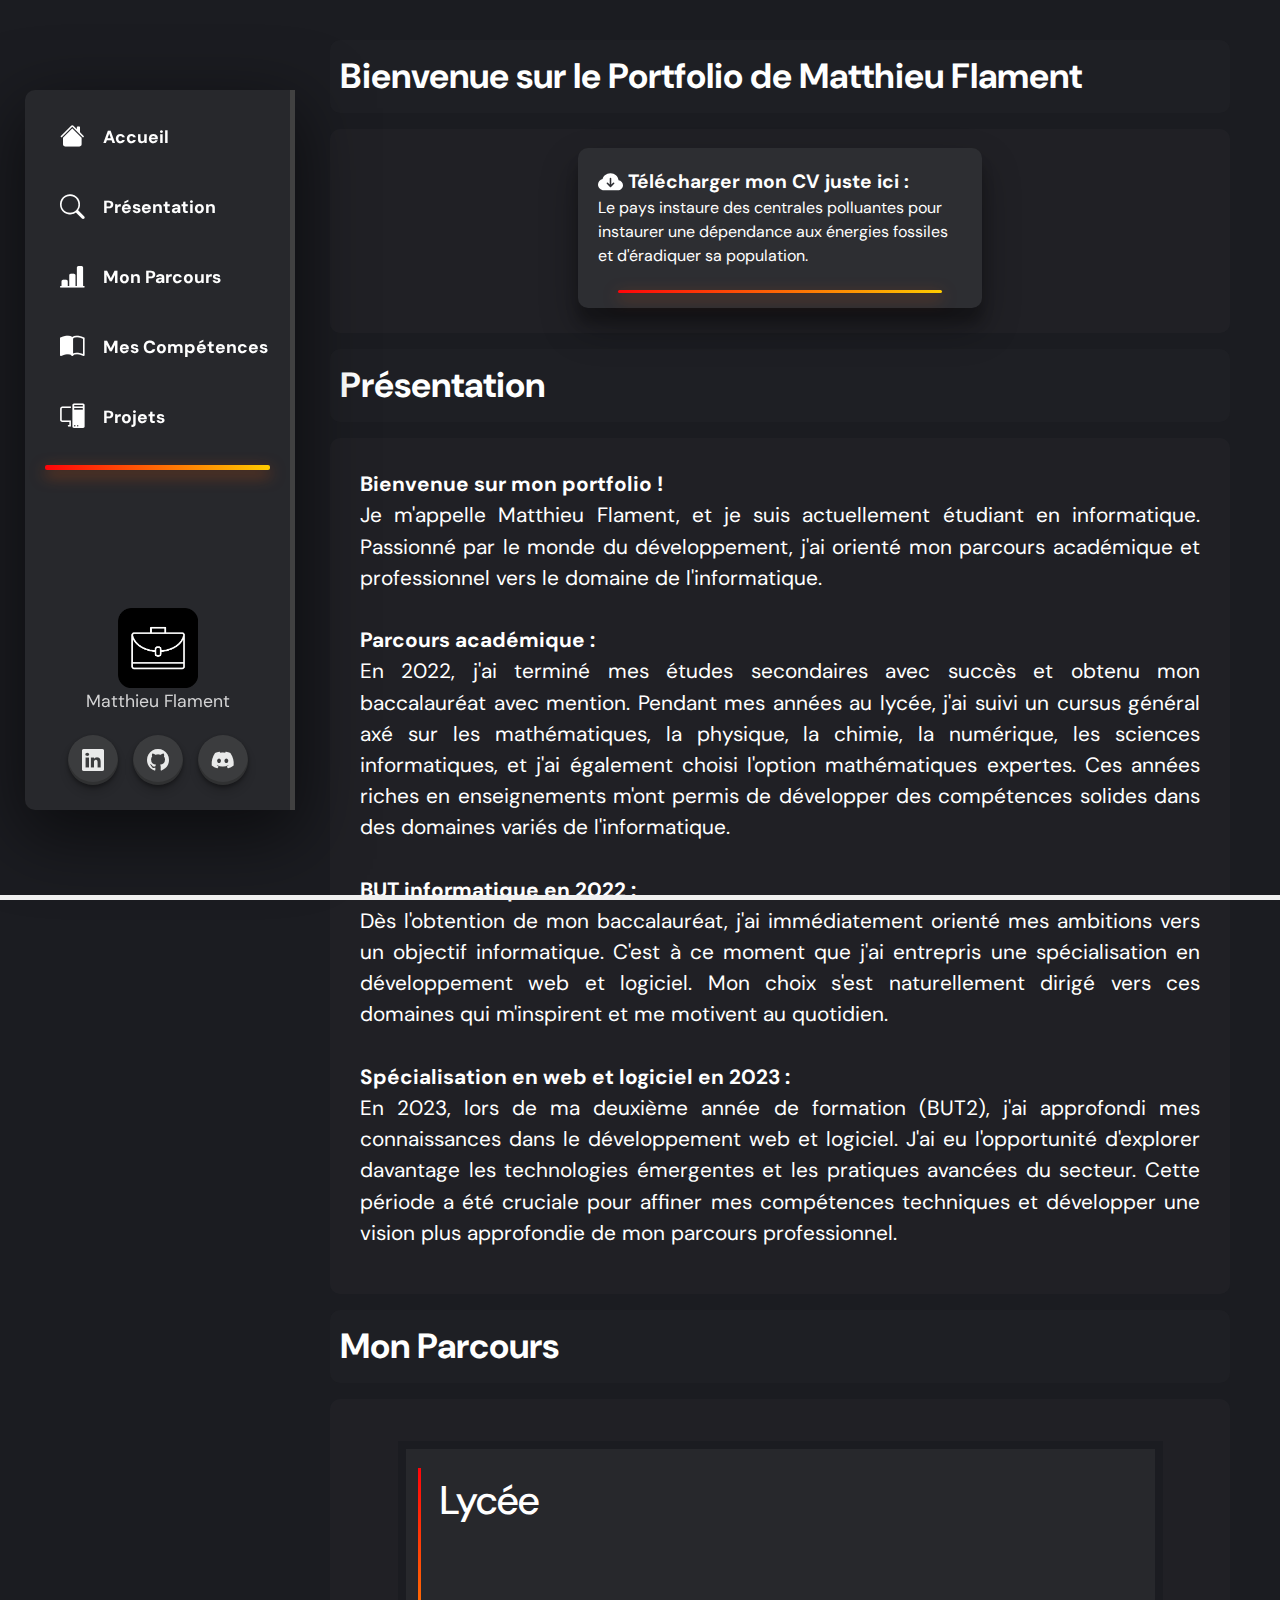
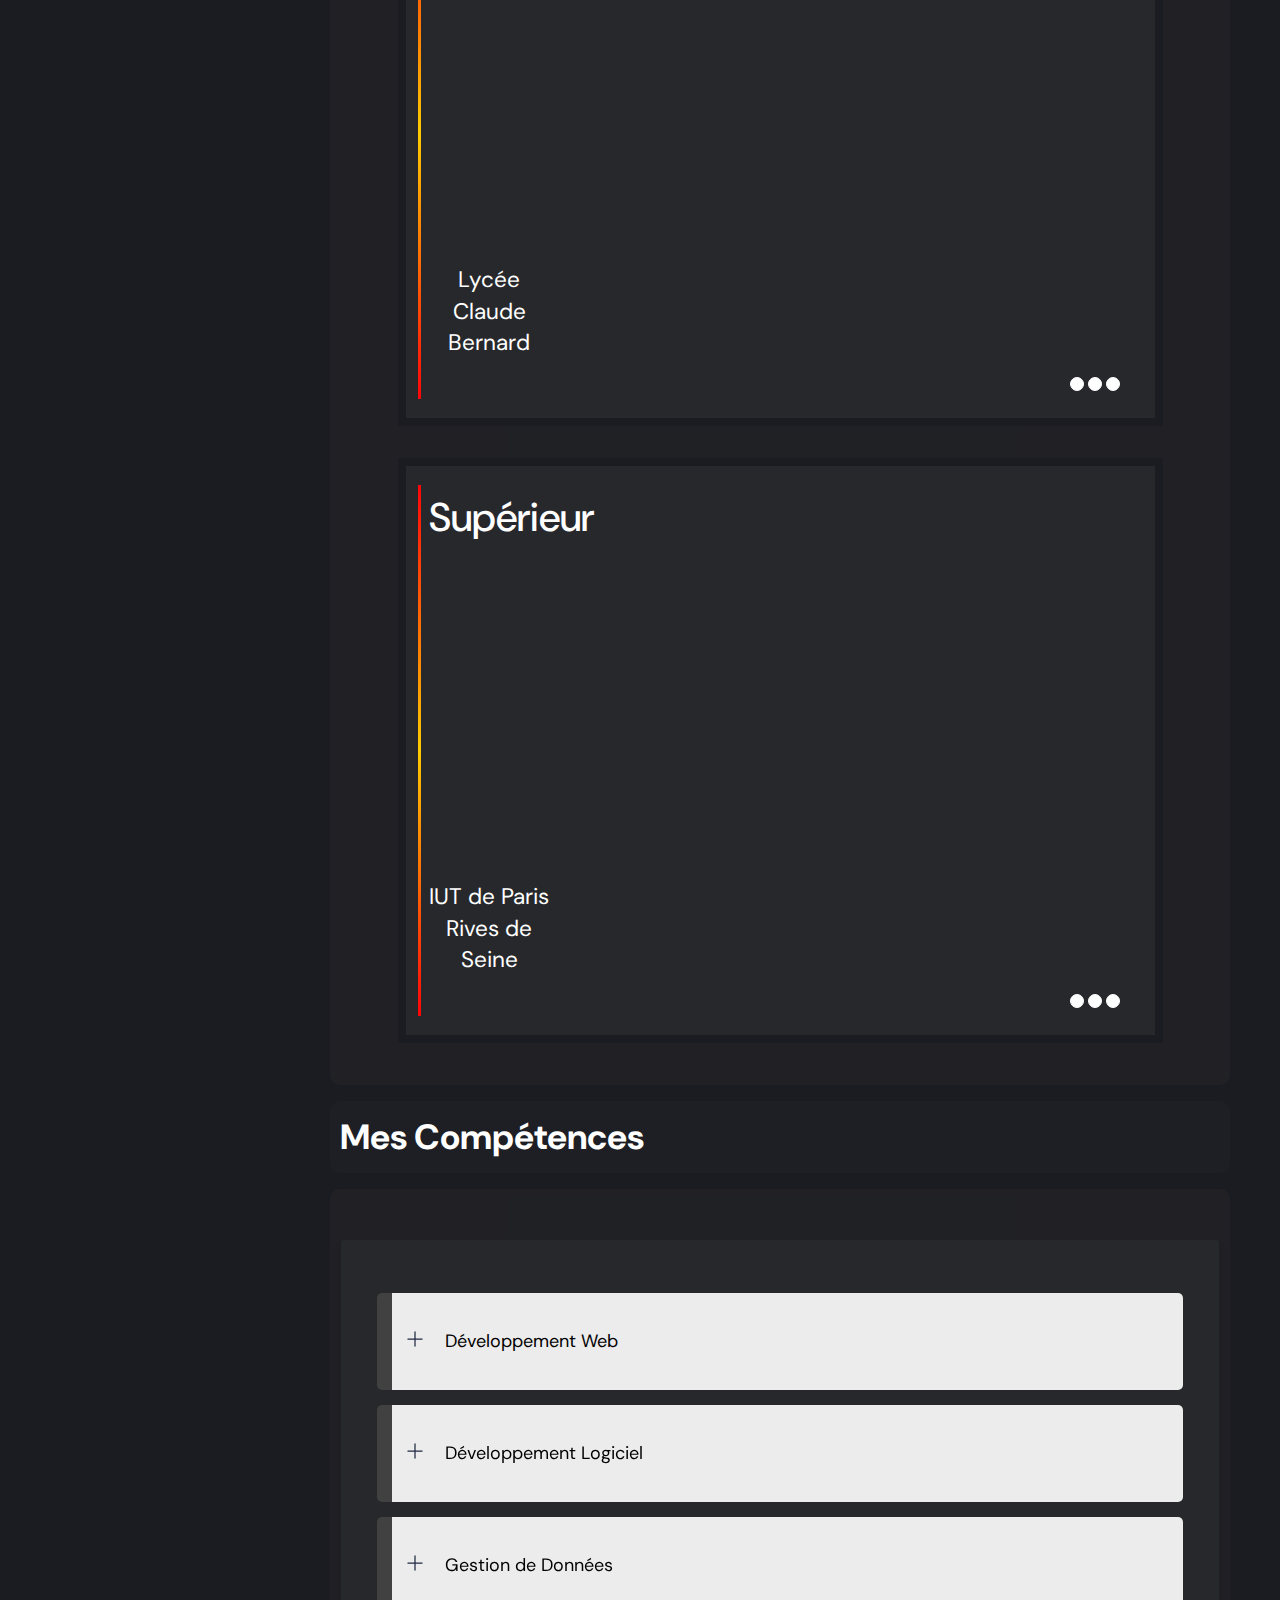
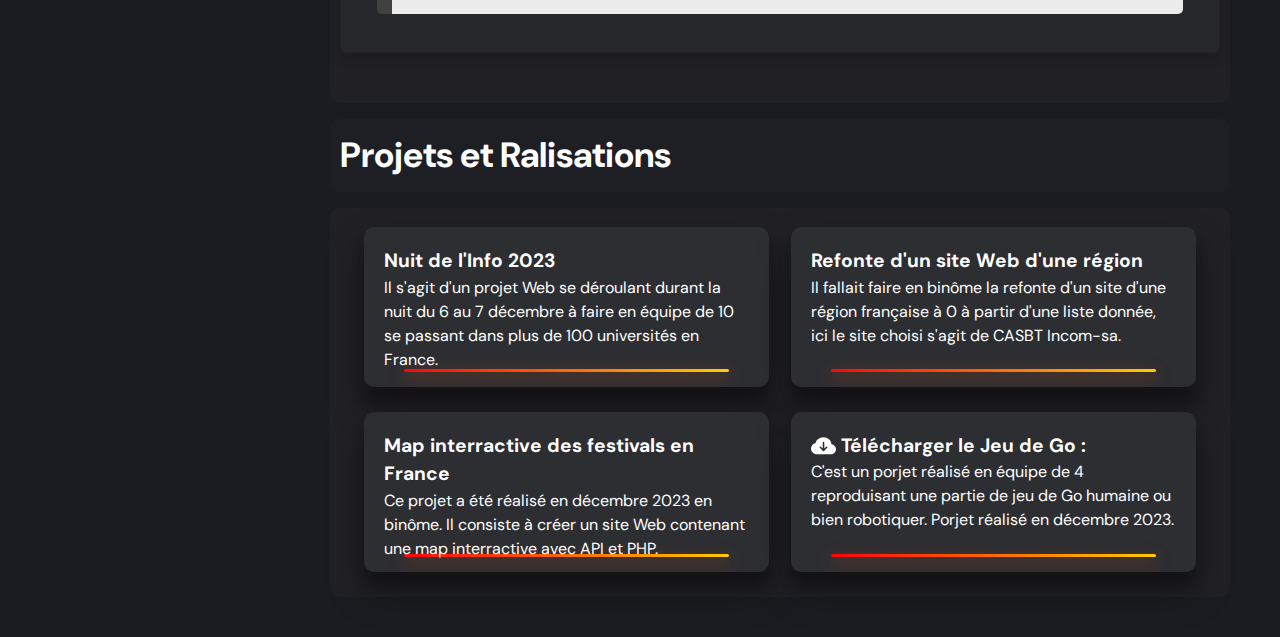
==== index.html @ 4872cf16 "Add files via upload" ====
<!DOCTYPE html>

<html>


	<head>
		<title>Portfolio | Matthieu Flament</title>
		<link rel="shortcut icon" href="images/port.png">
		<meta charset="utf-8">
		<link rel="stylesheet" type="text/css" href="css_bs/bootstrap.min.css">
		<link rel="stylesheet" href="https://cdn.jsdelivr.net/npm/bootstrap-icons@1.10.3/font/bootstrap-icons.css">
		<link rel="stylesheet" type ="text/css" href ="css_perso/style.css">
		<link rel="preconnect" href="https://fonts.googleapis.com"><link rel="preconnect" href="https://fonts.gstatic.com" crossorigin><link href="https://fonts.googleapis.com/css2?family=DM+Sans&display=swap" rel="stylesheet">
		<style> @import url('https://fonts.googleapis.com/css2?family=DM+Sans&display=swap'); </style>
	</head>
  
	<body>
	
		<!-- ****************************************************DÉBUT DE LA BARRE DE NAVIGATION******************************************************************** -->
		
			<nav id="nav-principale">
				<ul>
					<li>
						<a href="#" class="soulignement"><div class="texte"><span class="bi-house-fill" id="btn-accueil"></span>&emsp;<b>Accueil</b></div></a>
					</li>
					<li>
						<a href="#databook" class="soulignement"><div class="texte"><span class="bi bi-search" id="btn-databook"></span>&emsp;<b>Présentation</b></div></a>
					</li>
					<li>
						<a href="#vivrecard" class="soulignement"><div class="texte"><span class="bi bi-bar-chart-line-fill" id="btn-yrgb"></span>&emsp;<b>Mon Parcours</b></div></a>
					</li>
					<li>
						<a href="#yrgb" class="soulignement"><div class="texte"><span class="bi-book-half" id="btn-databook"></span>&emsp;<b>Mes Compétences</b></div></a>
					</li>
					<li>
						<a href="#mini-aventures" class="soulignement"><div class="texte"><span class="bi bi-pc-display" id="btn-aventures"></span>&emsp;<b>Projets</b></div></a>
					</li>
					<div id="bas-nav">
						<div id="logo">
							<img src="images/port.png" id="mugiwara">
							<p>Matthieu Flament</p>
						</div>
						<div id="tout-btn">
							<a href="https://www.linkedin.com/in/matthieu-flament-077784270/" class="bouton" id="twitter">
								<span class="bi bi-linkedin"></span>
							</a>
							<a href="https://github.com/saiyanjin" class="bouton" id="github">
								<span class="bi bi-github"></span>
							</a>
							<a href="fjhgfhj" class="bouton" id="discord">
								<span class="bi-discord"></span>
							</a>
						</div>
					</div>
					<div id="barre">
					</div>
				</ul>
			</nav>

			<footer id="nav-secondaire">
				<div id="sous-menu">
					<a href="#" class="nav-btn" id="">
						<span class="bi-house-fill" style="font-size:22px"></span>
					</a>
					<a href="#databook" class="nav-btn" id="">
						<span class="bi bi-search" style="font-size:22px"></span>
					</a>
					<a href="#vivrecard" class="nav-btn" id="">
						<span class="bi bi-bar-chart-line-fill" style="font-size:22px"></span>
					</a>
					<a href="#yrgb" class="nav-btn" id="">
						<span class="bi-book-half" style="font-size:22px"></span>
					</a>
					<a href="#mini-aventures" class="nav-btn" id="">
						<span class="bi bi-pc-display" style="font-size:22px"></span></span>
					</a>
				</div>
			</footer>

			<div id="progress-container">
				<div id="progress-bar"></div>
			  </div>
		
		<!-- ****************************************************FIN DE LA BARRE DE NAVIGATION******************************************************************** -->
		
		<section id="section">
			<div id="accueil">
				<p class="titre"><b>Bienvenue sur le Portfolio de Matthieu Flament</b></p>
				<section>
					<ul id="info" class="bgc">
						<li id="mangapl"><a href="CV_FLAMENT_MATTHIEU.pdf" download="CV_MATTHIEU_FLAMENT.pdf"><b>
							<svg xmlns="http://www.w3.org/2000/svg" width="25px" height="25px" fill="currentColor" class="bi bi-cloud-arrow-down-fill" viewBox="0 0 16 16">
								<path d="M8 2a5.53 5.53 0 0 0-3.594 1.342c-.766.66-1.321 1.52-1.464 2.383C1.266 6.095 0 7.555 0 9.318 0 11.366 1.708 13 3.781 13h8.906C14.502 13 16 11.57 16 9.773c0-1.636-1.242-2.969-2.834-3.194C12.923 3.999 10.69 2 8 2m2.354 6.854-2 2a.5.5 0 0 1-.708 0l-2-2a.5.5 0 1 1 .708-.708L7.5 9.293V5.5a.5.5 0 0 1 1 0v3.793l1.146-1.147a.5.5 0 0 1 .708.708z"/>
							  </svg> Télécharger mon CV juste ici :
							</b><br>
							Le pays instaure des centrales polluantes pour instaurer une dépendance 
							aux énergies fossiles et d'éradiquer sa population.</a>
							<div class="barre-info"></div>
						</li>
					</ul>
				</section>
			</div>
			<div id="databook">
				<p class="titre"><b>Présentation</b></p>
				<section>
					<ul class="bgc"><p style="font-size: 1.3em; text-align: justify; padding: 20px;">
						<b>Bienvenue sur mon portfolio !</b><br> Je m'appelle Matthieu Flament, et je suis actuellement étudiant en informatique. Passionné par le monde du développement, 
						j'ai orienté mon parcours académique et professionnel vers le domaine de l'informatique.<br><br>

						<b>Parcours académique :</b><br>
						En 2022, j'ai terminé mes études secondaires avec succès et obtenu mon baccalauréat avec mention. Pendant mes années au lycée, 
						j'ai suivi un cursus général axé sur les mathématiques, la physique, la chimie, la numérique, les sciences informatiques, et j'ai 
						également choisi l'option mathématiques expertes. Ces années riches en enseignements m'ont permis de développer des compétences 
						solides dans des domaines variés de l'informatique.<br><br>

						<b>BUT informatique en 2022 :</b><br>
						Dès l'obtention de mon baccalauréat, j'ai immédiatement orienté mes ambitions vers un objectif informatique. C'est à ce moment 
						que j'ai entrepris une spécialisation en développement web et logiciel. Mon choix s'est naturellement dirigé vers ces domaines 
						qui m'inspirent et me motivent au quotidien.<br><br>

						<b>Spécialisation en web et logiciel en 2023 :</b><br>
						En 2023, lors de ma deuxième année de formation (BUT2), j'ai approfondi mes connaissances dans le développement web et 
						logiciel. J'ai eu l'opportunité d'explorer davantage les technologies émergentes et les pratiques avancées du secteur. 
						Cette période a été cruciale pour affiner mes compétences techniques et développer une vision plus approfondie de mon parcours professionnel.</p>
						</ul>
				</section>
			</div>
			<div id="vivrecard">
				<p class="titre"><b>Mon Parcours</b></p>
				<section>
					<ul id="parcours" class="bgc">
						<div class="wrap animate pop">
							<div class="overlay">
								<div class="overlay-content animate slide-left delay-2">
									<h1 id="parc" class="animate slide-left pop delay-4">Lycée</h1>
									<p class="parc animate slide-left pop delay-5" style="color: white; margin-bottom: 2.5rem;">Lycée Claude Bernard</p>
								</div>
								<div class="image-content1 animate slide delay-5"></div>
										<div class="dots animate">
											<div class="dot animate slide-up delay-6"></div>
											<div class="dot animate slide-up delay-7"></div>
											<div class="dot animate slide-up delay-8"></div>
										</div>
							</div>
								<div class="text">
									<p class="parc"><img class="inset" src="https://inventaire.iledefrance.fr/img/fdd302ac-61de-4047-8b3f-0ad6e67a16bd" alt="" />
										Au cours de mes années au lycée, j'ai suivi un cursus stimulant axé sur les sciences et les mathématiques, reflétant ma passion pour 
										l'informatique et la technologie. Mon parcours académique a été ponctué par des enseignements approfondis dans différentes disciplines, 
										construisant ainsi une solide base pour mes études ultérieures.</p>
									<p class="parc">J'ai choisi de m'investir pleinement dans des domaines exigeants et stimulants en optant pour des 
										spécialités qui ont façonné ma compréhension des sciences et de l'informatique.</p>
									<p class="parc"><b>Mathématiques Expertes :</b> Ma décision de choisir l'option "Mathématiques Expertes" s'inscrit dans ma volonté de 
										maîtriser les concepts avancés des mathématiques, m'offrant ainsi une perspective plus approfondie des applications potentielles en informatique.</p>
									<p class="parc"><b>Numérique et Sciences Informatiques :</b> Mon choix de la spécialité "Numérique et Sciences Informatiques" 
										a été un véritable catalyseur pour ma passion naissante. Cette spécialité m'a introduit aux fondements de la programmation, 
										de l'algorithmique, et de la résolution de problèmes informatiques, jetant ainsi les bases de ma future orientation professionnelle.</p>
									<p class="parc">En 2022, j'ai eu l'honneur d'obtenir mon baccalauréat avec mention, une reconnaissance de mes efforts soutenus et de ma réussite dans des matières exigeantes. Ce succès a renforcé ma confiance en mes compétences académiques et a consolidé ma détermination à poursuivre des études supérieures dans le domaine de l'informatique.

										Mon parcours au lycée a été un chapitre fondateur, où j'ai cultivé ma passion pour l'informatique tout en acquérant des compétences transversales essentielles. Ces années d'apprentissage intensif ont jeté les bases d'un futur académique et professionnel prometteur.
										
										Dans la section suivante, je partagerai mes expériences enrichissantes à l'IUT Paris - Rives de Seine, où j'ai continué à 
										approfondir mes connaissances et à développer mes compétences en informatique.</p>
								</div>
						</div>
						<div class="wrap animate pop">
							<div class="overlay">
								<div class="overlay-content animate slide-left delay-2">
									<h1 id="parc" class="animate slide-left pop delay-4">Supérieur</h1>
									<p class="parc animate slide-left pop delay-5" style="color: white; margin-bottom: 2.5rem;">IUT de Paris Rives de Seine</p>
								</div>
								<div class="image-content2 animate slide delay-5"></div>
										<div class="dots animate">
											<div class="dot animate slide-up delay-6"></div>
											<div class="dot animate slide-up delay-7"></div>
											<div class="dot animate slide-up delay-8"></div>
										</div>
							</div>
								<div class="text">
									<p class="parc"><img class="inset" src="https://iutparis-seine.u-paris.fr/wp-content/uploads/sites/3/2020/12/Biblioth%C3%A8que-IUT.jpg" alt="" />
										Après avoir conclu brillamment mon parcours au lycée, j'ai choisi de poursuivre mes études à l'IUT Paris - Rives de Seine, une étape cruciale 
										dans mon cheminement académique vers l'informatique. Engagé dans un cursus exigeant, j'ai eu l'opportunité d'approfondir mes 
										compétences et d'explorer des domaines spécialisés.</p>
									<p class="parc">Actuellement en deuxième année du Brevet Universitaire de Technologie (BUT) en informatique, 
										j'ai orienté mes études vers des enseignements plus spécialisés et avancés. Cette année a été marquée par une 
										immersion plus profonde dans les aspects techniques et pratiques de l'informatique, consolidant ainsi mes connaissances dans le domaine.</p>
									<p class="parc">Dans le cadre de ma formation, j'ai choisi de me spécialiser davantage dans le développement web et logiciel. 
										Cette décision a été motivée par ma passion pour la création d'applications innovantes, d'interfaces utilisateur interactives, 
										et la maîtrise des langages de programmation modernes.</p>
									<p class="parc">Mon passage à l'IUT a été ponctué par des enseignements diversifiés couvrant des domaines tels que la conception logicielle, 
										le développement web avancé, les bases de données, et la gestion de projets informatiques. Ces apprentissages ont enrichi 
										mes compétences et m'ont fourni les outils nécessaires pour relever les défis complexes du monde informatique contemporain.</p>
									<p class="parc">Au cours de cette deuxième année, j'ai également eu l'occasion de participer à des projets collaboratifs, mettant ainsi en pratique mes 
										compétences acquises en travaillant en équipe sur des projets concrets. Ces expériences ont renforcé ma capacité à collaborer, à résoudre des 
										problèmes de manière créative, et à livrer des solutions informatiques efficaces.</p>
									<p class="parc">Mon parcours à l'IUT Paris - Rives de Seine constitue une étape essentielle dans ma formation. 
										J'aspire à continuer d'explorer les domaines passionnants de l'informatique, à approfondir mes compétences techniques, 
										et à me préparer pour une carrière dynamique dans le monde professionnel.</p>
								</div>
						</div>
					</ul>
				</section>
			<div>
			<div id="yrgb">
				<p class="titre"><b>Mes Compétences</i></b></p>
				<section>
					<ul id="compet" class="bgc">
						<div class="card">
							
							<details class="warning">
							  <summary>&emsp;Développement Web</summary>
							  <p class="pcomp"><b>Langages :</b> HTML, CSS, JavaScript, MySQL, PHP</p> 
							  <p class="pcomp"><b>Outils :</b> Visual Studio Code, GitHub</p> 
							  <p class="pcomp"><b>Framework :</b> Bootstrap</p> 
							  <p class="pcomp"><b>Projets et réalisations :</b>
								Refonte et développement d’un site Web d’une région
								HTML5, CSS3, JavaScript, Responsive Design</p> 
							</details>
							
							<details class="warning">
								<summary>&emsp;Développement Logiciel</summary>
								<p class="pcomp"><b>Langages :</b> Java, C, C++, Python, VB</p> 
								<p class="pcomp"><b>Outils :</b> Eclipse, Visual Studio, GIT</p>  
							  </details>
							
							  <details class="warning">
								<summary>&emsp;Gestion de Données</summary>
								<p class="pcomp"><b>Langages :</b> SQL</p> 
								<p class="pcomp"><b>Outils :</b> Oracle11g, Access, SQLite, MySQL</p> 
								<p class="pcomp"><b>Modélisation :</b> UML, MCD, Merise, Looping</p> 
							  </details>
						  </div>
					</ul>
				</section>
			</div>
			<div id="mini-aventures">
				<p class="titre"><b>Projets et Ralisations</b></p>
				<section>
					<ul id="info" class="bgc">
						<li id="mangapl"><a href="nuit/index.html">
							<b>Nuit de l'Info 2023</b><br>
							Il s'agit d'un projet Web se déroulant durant la nuit du 6 au 7 décembre
							à faire en équipe de 10 se passant dans plus de 100 universités en France.</a>
							<div class="barre-info"></div>
						</li>
						<li id="mangapl"><a href="refonte_region/accueil.html">
							<b>Refonte d'un site Web d'une région</b><br>
							Il fallait faire en binôme la refonte d'un site d'une région française
							à 0 à partir d'une liste donnée, ici le site choisi s'agit de CASBT Incom-sa.</a>
							<div class="barre-info"></div>
						</li>
						<li id="mangapl"><a href="https://github.com/saiyanjin/map-interactive">
							<b>Map interractive des festivals en France</b><br>
							Ce projet a été réalisé en décembre 2023 en binôme. Il consiste à créer
							un site Web contenant une map interractive avec API et PHP.</a>
							<div class="barre-info"></div>
						</li>
						<li id="mangapl"><a href="sa-_GO-main.zip" download="projet_java_jeu_de_go"><b>
							<svg xmlns="http://www.w3.org/2000/svg" width="25px" height="25px" fill="currentColor" class="bi bi-cloud-arrow-down-fill" viewBox="0 0 16 16">
								<path d="M8 2a5.53 5.53 0 0 0-3.594 1.342c-.766.66-1.321 1.52-1.464 2.383C1.266 6.095 0 7.555 0 9.318 0 11.366 1.708 13 3.781 13h8.906C14.502 13 16 11.57 16 9.773c0-1.636-1.242-2.969-2.834-3.194C12.923 3.999 10.69 2 8 2m2.354 6.854-2 2a.5.5 0 0 1-.708 0l-2-2a.5.5 0 1 1 .708-.708L7.5 9.293V5.5a.5.5 0 0 1 1 0v3.793l1.146-1.147a.5.5 0 0 1 .708.708z"/>
							  </svg> Télécharger le Jeu de Go :</b><br>
							C'est un porjet réalisé en équipe de 4 reproduisant une partie de jeu de Go
							humaine ou bien robotiquer. Porjet réalisé en décembre 2023.</a>
							<div class="barre-info"></div>
						</li>
					</ul>
				</section>
			</div>
		</section>

		<footer id="footer-responsive" class="text-center text-lg-start" style="background-color: #202126; margin-top: 70px;">
                
			<div id="btn-res">
				<a href="" class="bouton" id="twitterf">
					<svg xmlns="http://www.w3.org/2000/svg" width="26px" height="26px" fill="currentColor" class="bi bi-linkedin" viewBox="0 0 16 16">
						<path d="M0 1.146C0 .513.526 0 1.175 0h13.65C15.474 0 16 .513 16 1.146v13.708c0 .633-.526 1.146-1.175 1.146H1.175C.526 16 0 15.487 0 14.854zm4.943 12.248V6.169H2.542v7.225zm-1.2-8.212c.837 0 1.358-.554 1.358-1.248-.015-.709-.52-1.248-1.342-1.248S2.4 3.226 2.4 3.934c0 .694.521 1.248 1.327 1.248zm4.908 8.212V9.359c0-.216.016-.432.08-.586.173-.431.568-.878 1.232-.878.869 0 1.216.662 1.216 1.634v3.865h2.401V9.25c0-2.22-1.184-3.252-2.764-3.252-1.274 0-1.845.7-2.165 1.193v.025h-.016l.016-.025V6.169h-2.4c.03.678 0 7.225 0 7.225z"/>
					  </svg>
				</a>
				<a href="" class="bouton" id="githubf">
					<svg xmlns="http://www.w3.org/2000/svg" width="26px" height="26px" fill="currentColor" class="bi bi-github" viewBox="0 0 16 16">
						<path d="M8 0C3.58 0 0 3.58 0 8c0 3.54 2.29 6.53 5.47 7.59.4.07.55-.17.55-.38 0-.19-.01-.82-.01-1.49-2.01.37-2.53-.49-2.69-.94-.09-.23-.48-.94-.82-1.13-.28-.15-.68-.52-.01-.53.63-.01 1.08.58 1.23.82.72 1.21 1.87.87 2.33.66.07-.52.28-.87.51-1.07-1.78-.2-3.64-.89-3.64-3.95 0-.87.31-1.59.82-2.15-.08-.2-.36-1.02.08-2.12 0 0 .67-.21 2.2.82.64-.18 1.32-.27 2-.27.68 0 1.36.09 2 .27 1.53-1.04 2.2-.82 2.2-.82.44 1.1.16 1.92.08 2.12.51.56.82 1.27.82 2.15 0 3.07-1.87 3.75-3.65 3.95.29.25.54.73.54 1.48 0 1.07-.01 1.93-.01 2.2 0 .21.15.46.55.38A8.012 8.012 0 0 0 16 8c0-4.42-3.58-8-8-8"/>
					  </svg>
				</a>
				<a href="" class="bouton" id="discordf">
					<svg xmlns="http://www.w3.org/2000/svg" width="26px" height="26px" fill="currentColor" class="bi bi-discord" viewBox="0 0 16 16">
						<path d="M13.545 2.907a13.227 13.227 0 0 0-3.257-1.011.05.05 0 0 0-.052.025c-.141.25-.297.577-.406.833a12.19 12.19 0 0 0-3.658 0 8.258 8.258 0 0 0-.412-.833.051.051 0 0 0-.052-.025c-1.125.194-2.22.534-3.257 1.011a.041.041 0 0 0-.021.018C.356 6.024-.213 9.047.066 12.032c.001.014.01.028.021.037a13.276 13.276 0 0 0 3.995 2.02.05.05 0 0 0 .056-.019c.308-.42.582-.863.818-1.329a.05.05 0 0 0-.01-.059.051.051 0 0 0-.018-.011 8.875 8.875 0 0 1-1.248-.595.05.05 0 0 1-.02-.066.051.051 0 0 1 .015-.019c.084-.063.168-.129.248-.195a.05.05 0 0 1 .051-.007c2.619 1.196 5.454 1.196 8.041 0a.052.052 0 0 1 .053.007c.08.066.164.132.248.195a.051.051 0 0 1-.004.085 8.254 8.254 0 0 1-1.249.594.05.05 0 0 0-.03.03.052.052 0 0 0 .003.041c.24.465.515.909.817 1.329a.05.05 0 0 0 .056.019 13.235 13.235 0 0 0 4.001-2.02.049.049 0 0 0 .021-.037c.334-3.451-.559-6.449-2.366-9.106a.034.034 0 0 0-.02-.019Zm-8.198 7.307c-.789 0-1.438-.724-1.438-1.612 0-.889.637-1.613 1.438-1.613.807 0 1.45.73 1.438 1.613 0 .888-.637 1.612-1.438 1.612m5.316 0c-.788 0-1.438-.724-1.438-1.612 0-.889.637-1.613 1.438-1.613.807 0 1.451.73 1.438 1.613 0 .888-.631 1.612-1.438 1.612"/>
					  </svg>
				</a>
			  </div>
			  <div class="text-center text-white p-3">
				48 Rue Du Général Delestraint, 75016 Paris </br>
			  </div>
	  
			<div class="text-center text-white p-3" style="background-color: rgba(0, 0, 0, 0.2);">
			  © 2024 créé par Victor Bellot tous droits réservés.
			  <a class="text-white" href="mailto:flamentmatthieu984@gmail.com">Portfolio | Matthieu Flament</a>
			</div>
			
		  </footer>
	
		<script src="js/app.js"></script>
		<script src="https://cdn.jsdelivr.net/npm/bootstrap@5.2.3/dist/js/bootstrap.bundle.min.js" integrity="sha384-kenU1KFdBIe4zVF0s0G1M5b4hcpxyD9F7jL+jjXkk+Q2h455rYXK/7HAuoJl+0I4" crossorigin="anonymous"></script>
		
		
	</body>
  
</html>
---- css_perso/style.css ----
body {
	background-color: #1b1c21;
	font-family: 'DM Sans', sans-serif;
}

#nav-secondaire #sous-menu {
	display: none;
	border: px solid red;
	position: fixed;
	bottom: 0%; left: 50%;
    transform: translate(-50%, -50%);
	color: white;
	background-color: #2f3036;
	border-radius: 15px;
	height: 60px;
	line-height: 65px;
	z-index: 10;
	/* padding: 10px; */
	width: 340px;
	text-align: center;
}

.nav-btn {
	border: px solid lightgreen;
	display: inline-block;
	color: white;
	margin: 10px;
	cursor: pointer;
	width: 35px;
	height: 40px;
	border-radius: 50%;
	/* text-align: center; */
	line-height: 40px;
}

#promo {
	background: linear-gradient(to right, #ff0409, #ffcc00);
	width: 40px; height: 40px;
	line-height: 40px;
}

.nav-btn:hover{
	color: white;
	transform: scale(1.1);
    transition-duration: 0.3s;
}

.nav-btn:active{
	transform: scale(0.96);
    transition-duration: 0.2s;
}

#quizz {
	border: px solid red;
	
	background-color: #f0f0f0;
	position: fixed;
	top: 10%; left: 25px;
    padding: 20px;
	border-radius: 5px 0px 0px 5px;
	border-right: 5px solid #e0e0e0;
	box-shadow: rgba(0, 0, 0, 0.56) 0px 22px 70px 4px;
}

#quiz-container {
    max-width: 600px;
    margin: 0 auto;
}

.question {
    margin-bottom: 20px;
}

.choices {
    margin-top: 10px;
}

.result {
    margin-top: 20px;
    font-weight: bold;
}

.correct {
    color: green;
    font-weight: bold;
}

.incorrect {
    color: red;
    font-weight: bold;
}

/* -----------------------------------------------DEBUT DE LA BARRE DE NAVIGATION----------------------------------------------- */

#nav-principale {
	border: px solid red;
	height: 80%;
	width: 270px;
	max-width: 270px;
	background-color: #27282c;
	position: fixed;
	top: 10%; left: 25px;
	border-radius: 10px 0px 0px 10px;
	background-color: #27282c;
	border-right: 5px solid #414141;
	box-shadow: rgba(0, 0, 0, 0.56) 0px 22px 70px 4px;
}

#nav-principale ul {
	border: px solid green;
	list-style: none;
	list-style-type: none;
	margin: 0px;
	padding: 0px;
	height: 100%;
	font-size: 1.1em;
}

#nav-principale ul li {
	border: px solid blue;
	margin: 25px;
	width: 85%;
	font-size: 1em;
	margin-left: 20px;
	height: 45px;
	border-radius: 15px;
}

#nav-principale ul li a {
	border: px solid pink;
	color: white;
	display: block;
	height: 45px;
	line-height: 45px;
	border-radius: 15px;
	text-decoration: none;
}

#nav-principale ul .bouton {
	border: px solid lightgreen;
	display: inline-block;
	color: white;
	background-color: #3E3F40;
	opacity: 90%;
	margin: 5px;
	font-size: 22px;
	cursor: pointer;
	width: 50px;
	height: 50px;
	border-radius: 50%;
	text-align: center;
	line-height: 52px;
	box-shadow: rgba(0, 0, 0, 0.4) 0px 2px 4px, rgba(0, 0, 0, 0.3) 0px 7px 13px -3px, rgba(0, 0, 0, 0.2) 0px -3px 0px inset;
}


#bas-nav {
	border: px solid purple;
	position: absolute;
	bottom: 20px;
	width: 100%;
}

#nav-principale ul #tout-btn {
	border: px solid cyan;
	text-align: center;
}

#nav-principale ul li a span {
	font-size: 1.4em;
}

.texte {
	margin-left: 15px;
}

#mugiwara {
	height: 80px;
	width: 80px;
}

#logo {
	border: px solid yellow;
	text-align: center;
	color: #d4d4d5;
}

#barre {
	border: px solid red;
	margin-left: 20px; margin-right: 20px;
	height: 5px;
	border-radius: 2px;
	background: linear-gradient(to right, #ff0409, #ffcc00);
	box-shadow: rgba(248, 85, 5, 0.55) 0px 5px 15px;
}

#barre-quizz {
	border: px solid red;
	margin-left: 20px; margin-right: 20px;
	height: 5px;
	border-radius: 2px;
	background: linear-gradient(to right, #fff, #fff);
}

#bouton-reponses {
	border-radius: 5px;
	box-shadow: darkblue;
}

.barre-info {
	border: px solid red;
	margin-left: 20px; margin-right: 20px;
	height: 3px;
	border-radius: 2px;
	/* background-color: white; */
	/* box-shadow: rgba(255, 255, 255, 0.1) 0px 1px 1px 0px inset, rgba(50, 50, 93, 0.25) 0px 50px 100px -20px, rgba(0, 0, 0, 0.3) 0px 30px 60px -30px; */
	/* position: absolute; */
	margin-top: 92px;
	background: linear-gradient(to right, #ff0409, #ffcc00);
	box-shadow: rgba(248, 85, 5, 0.55) 0px 5px 15px;
}

#btn-accueil {
	float: left;
	margin-top: px;
}

#btn-databook {
	float: left;
	margin-top: 1px;
}

#btn-vivrecard {
	float: left;
	margin-top: 1px;
}

#btn-yrgb {
	float: left;
	margin-top: 1px;
}

#btn-aventures {
	float: left;
	margin-top: px;
}

#lecture .retour {
	border: px solid lightgreen;
	display: inline-block;
	color: white;
	background-color: #323338;
	margin: 5px;
	cursor: pointer;
	width: 45px;
	height: 45px;
	border-radius: 50%;
	text-align: center;
	line-height: 48px;
}

/* ************************************************DÉBUT DE LA DU HOVER/AFTER DE LA BARRE DE NAVIGATION*********************************************** */

#nav-principale ul li:hover {
	background-color: #38383d;
	transition-duration: 0.3s;
}

#github:hover {
	background: radial-gradient(circle at 33% 100%, #000000 4%, #000000 30%, #000000 62%, #000000 85%, #000000);
	transition-duration: 0.3s;
}

#discord:hover {
	background: #404eed;
	background: radial-gradient(circle at 33% 100%, #404eed 4%, #404eed 30%, #404eed 62%, #404eed 85%, #404eed);
	transition-duration: 0.3s;
}

#twitter:hover {
	background: radial-gradient(circle at 30% 107%, #126bc4 0%, #126bc4 5%, #126bc4 45%,#126bc4 60%,#126bc4 90%);
	transition-duration: 0.3s;
}

#nav-principale ul li a:hover {
	color: white;
}

#nav-principale ul li:hover {
	transform: scale(1.02);
    transition-duration: 0.3s;
}

.bouton:hover{
	transform: scale(0.95);
    transition-duration: 0.2s;
	box-shadow: none;
}

.bouton:active{
	transform: scale(0.85);
    transition-duration: 0.09s;
	box-shadow: none;
}

#nav-principale ul li:active {
	transform: scale(0.96);
    transition-duration: 0.2s;
}

.retour:hover{
	transform: scale(1.1);
    transition-duration: 0.3s;
}

.retour:active{
	transform: scale(0.94);
    transition-duration: 0.09s;
}

#back:hover {
	background: #3d3e42;
	/* transition-duration: 0.3s; */
}

#datab:hover {
	background: #3d3e42;
	/* transition-duration: 0.3s; */
}

#vivrec:hover {
	background: #3d3e42;
	/* transition-duration: 0.3s; */
}

#couleu:hover {
	background: #3d3e42;
	/* transition-duration: 0.3s; */
}

#adven:hover {
	background: #3d3e42;
	/* transition-duration: 0.3s; */
}
/* ************************************************FIN DU HOVER/AFTER DE LA BARRE DE NAVIGATION*********************************************** */

/* ************************************************DÉBUT DE LA PARTIE SECTION*********************************************** */

#lecture {
	border: px solid red;
	margin-left: 20px;	margin-top: 20px; margin-bottom: 40px; margin-right: 20px;
	/* text-align: center; */
}

#tout-btn {
	border: px solid yellow;
}

#nom {
	border: px solid blue;
	color: #c5c5c7;
	margin-left: 20%; margin-right: 20%;
	text-align: center;
	height: 50px;
	line-height: 50px;
}

.retour {
	float: left;
}

.portrait {
	margin-top: 10px;
	border-radius: 5px;
	height: auto;
	width: 675px;
	max-width: 100%;
}

.paysage {
	margin-top: 10px;
	border-radius: 5px;
	height: auto;
	width: 1151px;
	max-width: 100%;
}

.carre {
	margin-top: 10px;
	border-radius: 5px;
	height: auto;
	width: 950px;
	max-width: 100%;
}

#page-finale section {
	border: px solid red;
	height: 500px;
	color: white;
	text-align: center;
	margin-top: 4%;
}

#page-finale section p {
	margin-right: 10%; margin-left: 10%;
	font-size: 2.5em;
	border: px solid red;
}

#page-finale section ul {
	border: px solid blue;
	list-style: none;
	list-style-type: none;
	margin: 0px;
	padding: 0px;
	font-size: 1.1em;
}

#page-finale section ul li {
	list-style: none;
	list-style-type: none;
	margin: 40px;
	height: 45px;
	line-height: 45px;
	border: px solid green;
	margin-left: 40.5%; margin-right: 40.5%;
	border-radius: 5px;
}
.reste {
	background-color: #474849;
	box-shadow: rgba(10, 10, 10, 0.55) 0px 5px 15px;
}

.reste:hover {
	background-color: #606064;
}

#actualite {
	background-color: #1b82c6;
	box-shadow: rgba(27, 130, 198, 0.55) 0px 5px 15px;
}

#page-finale section ul li a {
	border: px solid pink;
	float: left;
	width: 100%;
	border-radius: 5px;
	text-decoration: none;
	color: white;
}

#page-finale section ul li:hover {
	transform: scale(1.05);
    transition-duration: 0.3s;
}

#page-finale section ul li:active {
	transform: scale(0.96);
    transition-duration: 0.3s;
}

#soutien {
	background-color: #82C105;
	box-shadow: rgba(142, 192, 43, 0.55) 0px 5px 15px;
}

#volume-suivant {
	background: linear-gradient(to right, #ff0409, #ffcc00);
	box-shadow: rgba(248, 85, 5, 0.55) 0px 5px 15px;
}

#images {
	border: px solid pink;
	text-align: center;
}

#section {
	border: px solid red;
	margin-left: 330px;	margin-top: 40px; margin-bottom: 40px; margin-right: 50px;
}

#section .titre {
	border: px solid blue;
	color: white;
	font-size: 2.2em;
	border-radius: 10px;
	padding: 10px;
	/* margin: 30px; */
	background-color: rgb(39, 40, 44, .3);
}

#section section ul {
	border: px solid yellow;
	list-style: none;
	/* text-align: center; */
	border-radius: 10px;
	padding: 10px;
	/* margin: 30px; */
}

.bgc {
	background-color: rgb(39, 40, 44, .4);
	text-align: center;
	color: white;
}

.databooks {
	margin: 1%;
}

.mini-adv {
	margin: 2.3%;
}

.vivrecards {
	margin: 2%;
}

.yel_red_gre_blu {
	margin: 2%;
}

#section section ul li {
	border: px solid cyan;
	display: inline-block;
	background-color: #2d2e32;
	border-radius: 10px;
	box-shadow: rgba(0, 0, 0, 0.3) 0px 19px 38px, rgba(0, 0, 0, 0.22) 0px 15px 12px;
}

.databook {
	border-radius: 10px 10px 0px 0px;
}

#section section ul li a {
	border: px solid green;
	text-decoration: none;
	color: white;
}

#section section ul li:hover {
	transform: scale(0.99);
    transition-duration: 0.3s;
}

#section section ul li:active {
	transform: scale(0.96);
    transition-duration: 0.2s;
}

#section section ul #data1:hover {
	background-color: #956a22;
	box-shadow: 0px 2px 0px #956a22;
}

#section section ul #data2:hover {
	background: linear-gradient(to right, #000000, #c91319);
	box-shadow: 0px 2px 0px #000000, 0px 2px 0px #c91319;
}

#section section ul #data3:hover {
	background-color: #ff8500;
	box-shadow: 0px 2px 0px #ff8500;
}

#section section ul #data4:hover {
	background-color: #ffffff;
	box-shadow: 0px 2px 0px #ffffff;
}

#section section ul #data4:hover a{
	color: black;
}

#section section ul #new1:hover {
	background-color: #c5a370;
}

#section section ul #new2:hover {
	background-color: #FFADE7;
}

#section section ul #new3:hover {
	background-color: #ff8500;
}

#section section ul #new4:hover {
	background-color: #ffffff;
}

#info {
	border: px solid red;
}

#info li {
	text-align: left;
	border: px solid green;
	color: #e8e8e9;
	height: 130px;
	padding: 20px;
	margin: 1%;
	width: 46%;
}

#info li b {
	color: white;
	font-size: 1.2em;
}

#info li a {
	border: px solid cyan;
	float: left;
	height: 100%;
}

#parcours {
	border: px solid red;
}

#parcours li {
	text-align: left;
	border: px solid green;
	color: #e8e8e9;
	height: 130px;
	padding: 20px;
	margin: 1%;
	width: 46%;
}

#parcours li b {
	color: white;
	font-size: 1.2em;
}

#parcours li a {
	border: px solid cyan;
	float: left;
	height: 100%;
}

#littlegarden:hover {
	background: linear-gradient(to top, #2fc967, #93eabb);
	box-shadow: 0px 1px 0px #2fc967, 0px 1px 0px #93eabb;
}

#littlegarden:hover .barre-info {
	background: white;
	box-shadow: 0px 1px 5px white;
}

#adn:hover {
	background: linear-gradient(to top, #00a1ff, #3ef4ec);
	box-shadow: 0px 1px 0px #00a1ff, 0px 1px 0px #3ef4ec;
}

#adn:hover .barre-info {
	background: white;
	box-shadow: 0px 1px 5px white;
}

#mangapl:hover {
	background: linear-gradient(to top, #e50910, #e95403);
	box-shadow: 0px 1px 0px #e50910, 0px 1px 0px #e95403;
}

#mangapl:hover .barre-info {
	background: white;
	box-shadow: 0px 1px 5px white;
}

#kai:hover {
	background: linear-gradient(to top, #7289da, #2a292f);
	box-shadow: 0px 1px 0px #7289da, 0px 1px 0px #2a292f;
}

#kai:hover .barre-info {
	background: white;
	box-shadow: 0px 1px 5px white;
}



#v1:hover {
	background-color: #e3322c;
	box-shadow: 0px 2px 0px #e3322c;
}

#v2:hover {
	background: linear-gradient(to right, #8ec02b, #ffd900);
	box-shadow: 0px 2px 0px #8ec02b, 0px 2px 0px #ffd900;
}

#v3:hover {
	background: linear-gradient(to right, #fa0d09, #f6a001);
	box-shadow: 0px 2px 0px #fa0d09, 0px 2px 0px #f6a001;
}

#v4:hover {
	background: linear-gradient(to right, #de6492, #f57326);
	box-shadow: 0px 2px 0px #de6492, 0px 2px 0px #f57326;
}

#v5:hover {
	background: linear-gradient(to right, #50d5e4, #d150ab);
	box-shadow: 0px 2px 0px #50d5e4, 0px 2px 0px #d150ab;
}

#v6:hover {
	background: linear-gradient(to right, #419dbd, #bc0000);
	box-shadow: 0px 2px 0px #419dbd, 0px 2px 0px #bc0000;
}

#v7:hover {
	background-color: #016ac4;
	box-shadow: 0px 2px 0px #016ac4;
}

#v8:hover {
	background: linear-gradient(to right, #dedede, #91b73d);
	box-shadow: 0px 2px 0px #dedede, 0px 2px 0px #91b73d;
}

#v9:hover {
	background: linear-gradient(to right, #e70045, #4cb8f6);
	box-shadow: 0px 2px 0px #e70045, 0px 2px 0px #4cb8f6;
}

#v10:hover {
	background: linear-gradient(to right, #7d415d, #ea854d);
	box-shadow: 0px 2px 0px #7d415d, 0px 2px 0px #ea854d;
}

#v11:hover {
	background: linear-gradient(to right, #95cca0, #b38c3d);
	box-shadow: 0px 2px 0px #95cca0, 0px 2px 0px #b38c3d;
}

#v12:hover {
	background: linear-gradient(to right, #665e8f, #d40172);
	box-shadow: 0px 2px 0px #665e8f, 0px 2px 0px #d40172;
}

#v2-1:hover {
	background-color: #d8082c;
	box-shadow: 0px 2px 0px #d8082c;
}

#yel:hover {
	background-color: #bcaa28;
	box-shadow: 0px 2px 0px #bcaa28;
}

#red:hover {
	background-color: #5e1e1a;
	box-shadow: 0px 2px 0px #5e1e1a;
}

#gre:hover {
	background-color: #577221;
	box-shadow: 0px 2px 0px #577221;
}

#blu:hover {
	background-color: #160959;
	box-shadow: 0px 2px 0px #160959;
}

#progress-container {
	position: fixed;
	bottom: 0;
	left: 0;
	width: 100%;
	height: 5px;
	background-color: #f0f0f0;
	z-index: 1000;
  }
  
#progress-bar {
	height: 100%;
	width: 0;
	background: linear-gradient(to right, #ff0409, #ffcc00);
	transition: width 0.3s ease;
}
  

/* ************************************************************DEBUT DE LA SCROLLBAR************************************************************** */

/* l'ensemble de la scrollbar */
::-webkit-scrollbar {
	width: 4px;
}

/* fond de la scrollbar */
::-webkit-scrollbar-track {
	background: #1b1c21;
}

/* la scrollbar */
::-webkit-scrollbar-thumb {
	background: #888;
	border-radius: 2px;
}

/* la scrollbar quand on clique dessus */
::-webkit-scrollbar-thumb:hover {
	background: #555;
}

/* ************************************************************FIN DE LA SCROLLBAR************************************************************** */

#footer-responsive {
	display: none;
}

/* ************************************************************FIN DE LA PROGRESSION************************************************************** */

@media screen and (max-width: 1460px) {
	#section section ul {
		border: px solid yellow;
	}
	
	#info li {
		height: 160px;
	}
	
	.barre-info {
		margin-top: 122px;
	}
}

@media screen and (max-width: 1160px) {
	#section section ul {
		border: px solid red;
	}
	
	#info li {
		height: 140px;
		width: 92%;
	}
	
	.barre-info {
		margin-top: 95px;
	}
}

@media screen and (max-width: 940px) {
	#section {
		border: px solid red;
		margin-left: 20px;	margin-top: 40px; margin-bottom: 40px; margin-right: 20px;
	}
	
	#section section ul {
		border: px solid blue;
	}
	
	#info li {
		height: 170px;
		width: 47%;
	}
	
	.barre-info {
		margin-top: 125px;
	}
	
	#nav-principale {
		display: none;
	}
	
	#nav-secondaire #sous-menu {
		display: block;
	}

	#footer-responsive {
		display: block;
	}
}

@media screen and (max-width: 820px) {
	#section {
		border: px solid red;
		margin-left: 20px;	margin-top: 40px; margin-bottom: 40px; margin-right: 20px;
	}
	
	#section section ul {
		border: px solid pink;
	}
	
	#info li {
		height: 140px;
		width: 92%;
	}
	
	.barre-info {
		margin-top: 95px;
	}
}

@media screen and (max-width: 650px) {
	#section {
		border: px solid red;
		margin-left: 5px;	margin-top: 40px; margin-bottom: 40px; margin-right: 5px;
	}

	#section section ul {
		border: px solid lightgreen;
	}
	
	#info li {
		height: 140px;
		width: 96%;
	}
	
	.barre-info {
		margin-top: 95px;
	}
}

@media screen and (max-width: 550px) {
	#section {
		border: px solid red;
		margin-left: 5px;	margin-top: 40px; margin-bottom: 40px; margin-right: 5px;
	}
	
	#section section ul {
		border: px solid brown;
	}
	
	#info li {
		height: 145px;
		width: 99%;
	}
	
	.barre-info {
		margin-top: 110px;
	}
}

@media screen and (max-width: 1510px) {
	.bgc {
		border: px solid red;
	}
	
	#databook .databook {
		height: 292px; width: 220px;
	}
}

@media screen and (max-width: 1390px) {
	.bgc {
		border: px solid green;
	}
	
	#databook .databook {
		height: 266px; width: 200px;
	}
}

@media screen and (max-width: 1300px) {
	.bgc {
		border: px solid blue;
	}
	
	#databook .databook {
		height: 226px; width: 170px;
	}
}

@media screen and (max-width: 1475px) {
	.bgc {
		border: px solid blue;
	}
	
	#vivrecard .vivrecards .databook {
		height: 266px; width: 200px;
	}
}

@media screen and (max-width: 1390px) {
	.bgc {
		border: px solid yellow;
	}
	
	#vivrecard .vivrecards .databook {
		height: 226px; width: 170px;
	}
}

@media screen and (max-width: 1240px) {
	.bgc {
		border: px solid purple;
	}
	
	#vivrecard .vivrecards .databook {
		height: 186px; width: 140px;
	}
}

@media screen and (max-width: 1100px) {
	.bgc {
		border: px solid pink;
	}
	
	#vivrecard .vivrecards .databook {
		height: 159px; width: 120px;
	}
}

@media screen and (max-width: 1000px) {
	.bgc {
		border: px solid brown;
	}
	
	#vivrecard .vivrecards .databook {
		height: 133px; width: 100px;
	}
}

@media screen and (max-width: 940px) {
	.bgc {
		border: px solid cyan;
	}
	
	#section .titre {
		font-size: 1.8em;
	}
	
	#vivrecard .vivrecards .databook {
		height: 159px; width: 120px;
	}
}

@media screen and (max-width: 1475px) {
	.bgc {
		border: px solid blue;
	}
	
	#yrgb .yel_red_gre_blu .databook {
		height: 272px; width: 200px;
	}
}

@media screen and (max-width: 1390px) {
	.bgc {
		border: px solid cyan;
	}
	
	#yrgb .yel_red_gre_blu .databook {
		height: 231px; width: 170px;
	}
}

@media screen and (max-width: 1250px) {
	.bgc {
		border: px solid red;
	}
	
	#yrgb .yel_red_gre_blu .databook {
		height: 190px; width: 140px;
	}
}

@media screen and (max-width: 1410px) {
	.bgc {
		border: px solid red;
	}
	
	#mini-aventures .mini-adv .databook {
		height: 180px; width: 180px;
	}
}





/* CSS */
.button-28 {
  appearance: none;
  background-color: white;
  border: 2px solid #1A1A1A;
  border-radius: 15px;
  box-sizing: border-box;
  color: #3B3B3B;
  cursor: pointer;
  display: inline-block;
  font-family: Roobert,-apple-system,BlinkMacSystemFont,"Segoe UI",Helvetica,Arial,sans-serif,"Apple Color Emoji","Segoe UI Emoji","Segoe UI Symbol";
  font-size: 16px;
  font-weight: 600;
  line-height: normal;
  margin: 0;
  min-height: 60px;
  min-width: 0;
  outline: none;
  padding: 16px 24px;
  text-align: center;
  text-decoration: none;
  transition: all 300ms cubic-bezier(.23, 1, 0.32, 1);
  user-select: none;
  -webkit-user-select: none;
  touch-action: manipulation;
  width: 100%;
  will-change: transform;
}

.button-28:disabled {
  pointer-events: none;
}

.button-28:hover {
  color: #fff;
  background-color: #7d7d7d;
  box-shadow: rgba(0, 0, 0, 0.25) 0 8px 15px;
  transform: translateY(-2px);
}

.button-28:active {
  box-shadow: none;
  transform: translateY(0);
}

/* ************************************************************DEBUT FOOTER************************************************************** */

#btn-res {
    border: px solid red;
    color: white;
    display: flex;
    justify-content: center;
}

.bouton {
    display: inline-block;
	color: white;
	background-color: #3E3F40;
	opacity: 90%;
	margin: 20px;
	font-size: 22px;
	cursor: pointer;
	width: 50px;
	height: 50px;
	border-radius: 50%;
	text-align: center;
	line-height: 43px;
	box-shadow: rgba(0, 0, 0, 0.4) 0px 2px 4px, rgba(0, 0, 0, 0.3) 0px 7px 13px -3px, rgba(0, 0, 0, 0.2) 0px -3px 0px inset;
}

.bouton:hover{
	transform: scale(0.95);
    transition-duration: 0.2s;
	box-shadow: none;
}

.bouton:active{
	transform: scale(0.85);
    transition-duration: 0.09s;
	box-shadow: none;
}

#twitterf:hover {
    color: white;
	background: radial-gradient(circle at 30% 107%, #126bc4 0%, #126bc4 5%, #126bc4 45%,#126bc4 60%,#126bc4 90%);
	transition-duration: 0.3s;
}
#discordf:hover {
    color: white;
	background: radial-gradient(circle at 33% 100%, #5865f2 4%, #5865f2 30%, #5865f2 62%, #5865f2 85%, #5865f2);
	transition-duration: 0.3s;
}
#githubf:hover {
    color: white;
	background: radial-gradient(circle at 33% 100%, #000 4%, #000 30%, #000 62%, #000 85%, #000);
	transition-duration: 0.3s;
}


#progress-bar-container {
    position: fixed;
    z-index: 100;
    bottom: 0;
    left: 0;
    width: 100%;
    height: 5px;
    background-color: white;
}

#progress-bar {
    z-index: 100;
    height: 100%;
    background-color: #469400;
}


/* ************************************************************FIN FOOTER************************************************************** */

#parcou {
	font-size: 5.25vmin;
	text-align: center;
	color: white;
}
.parc {
	font-size: max(10pt, 2.5vmin);
	line-height: 1.4;
	color: #1b1c21;
	margin-bottom: 1.5rem;
}

.wrap {
	display: flex;
	flex-wrap: nowrap;
	justify-content: space-between;
	width: 85vmin;
	height: 65vmin;
	margin: 2rem auto;
	border: 8px solid;
	border-image: linear-gradient(-50deg, #1b1c21, #1b1c21, #1b1c21, #1b1c21, #1b1c21, #1b1c21, #1b1c21) 1;
	transition: .3s ease-in-out;
	position: relative;
	overflow: hidden;
}
.overlay {
	position: relative;
	display: flex;
	width: 100%;
	height: 100%;
	padding: 1rem .75rem;
	background: #27282c;
	transition: .4s ease-in-out;
	z-index: 1;
}
.overlay-content {
	display: flex;
	flex-direction: column;
	justify-content: space-between;
	width: 15vmin;
	height: 100%;
	padding: .5rem 0 0 .5rem;
	border: 3px solid;
	border-image: 
    	linear-gradient(
      	to bottom, 
      	#ff0409,
      	#ffcc00,
      	#ff0409
    	) 0 0 0 100%;
	transition: .3s ease-in-out .2s;
	z-index: 1;
}
.image-content1 {
	position: absolute;
	top: 0;
	right: 0;
	width: 60vmin;
	height: 100%;
	background-image: url("https://upload.wikimedia.org/wikipedia/commons/8/8f/Lyc%C3%A9e-Claude-Bernard-1.jpg");
	background-size: cover;
	transition: .3s ease-in-out;
	/* border: 1px solid green; */
}

.image-content2 {
	position: absolute;
	top: 0;
	right: 0;
	width: 60vmin;
	height: 100%;
	background-image: url("https://upload.wikimedia.org/wikipedia/commons/4/4e/IUT_de_l%27universit%C3%A9_Paris-Descartes_143_avenue_de_Versailles%2C_Paris_16e_2.jpg");
	background-size: cover;
	transition: .3s ease-in-out;
	/* border: 1px solid green; */
}

.inset {
	max-width: 50%;
	margin: 0.25em 1em 1em 0;
	border-radius: 0.25em;
	float: left;
}

.dots {
	position: absolute;
	bottom: 1rem;
	right: 2rem;
	display: flex;
	flex-direction: row;
	justify-content: space-around;
	align-items: center;
	width: 55px;
	height: 4vmin;
	transition: .3s ease-in-out .3s;
}
.dot {
	width: 14px;
	height: 14px;
	background: #ffffff;
	border: 1px solid rgb(255, 255, 255);
	border-radius: 50%;
	transition: .3s ease-in-out .3s;
}

.text {
	position: absolute;
	top: 0;
	right: 0;
	width: 60vmin;
	height: 100%;
	padding: 3vmin 4vmin;
	background: #fff;
	box-shadow: inset 1px 1px 15px 0 rgba(0 0 0 / .4);
	overflow-y: scroll;
}

.wrap:hover .overlay
 {
	transform: translateX(-60vmin);
}
.wrap:hover .image-content {
	width: 30vmin;
}
.wrap:hover .overlay-content {
	border: none;
	transition-delay: .2s;
	transform: translateX(60vmin);
}
.wrap:hover .dots {
	transform: translateX(1rem);
}
.wrap:hover .dots .dot {
	background: white;
}


/* Animations and timing delays */
.animate {
  animation-duration: 0.7s;
  animation-timing-function: cubic-bezier(.26, .53, .74, 1.48);
  animation-fill-mode: backwards;
}
/* Pop In */
.pop { animation-name: pop; }
@keyframes pop {
  0% {
    opacity: 0;
    transform: scale(0.5, 0.5);
  }
  100% {
    opacity: 1;
    transform: scale(1, 1);
  }
}

/* Slide In */
.slide { animation-name: slide; }
@keyframes slide {
  0% {
    opacity: 0;
    transform: translate(4em, 0);
  }
  100% {
    opacity: 1;
    transform: translate(0, 0);
  }
}

/* Slide Left */
.slide-left { animation-name: slide-left; }
@keyframes slide-left {
  0% {
    opacity: 0;
    transform: translate(-40px, 0);
  }
  100% {
    opacity: 1;
    transform: translate(0, 0);
  }
}

.slide-up {animation-name: slide-up;}
@keyframes slide-up {
	0% {
		opacity: 0;
		transform: translateY(3em);
	}
	100% {
		opacity: 1;
		transform: translateY(0);
	}
}

.delay-1 {
  animation-delay: 0.3s;
}
.delay-2 {
  animation-delay: 0.6s;
}
.delay-3 {
  animation-delay: 0.9s;
}
.delay-4 {
  animation-delay: 1.2s;
}
.delay-5 {
  animation-delay: 1.5s;
}
.delay-6 {
  animation-delay: 1.8s;
}
.delay-7 {
  animation-delay: 2.1s;
}
.delay-8 {
  animation-delay: 2.4s;
}

.card {
	/* border: 1px solid red; */
	background: #27282c;
	padding: 38px 36px;
	margin-top: 40px;
	margin-bottom: 40px;
	border-radius: 4px;
	box-shadow: 0 8px 10px rgba(0, 0, 0, .1);
	width: 1000px;
	
	
	details {
	  display: flex;
	  
	  border-radius: 5px;
	  overflow: hidden;
	  background: rgba(0, 0, 0, .05);
	  border-left: 15px solid gray;
	  padding:15px;
	  & {
		margin-top: 15px;
	  }
	  
	  &.warning {
		 /* --highlight: var(--color-summary-1-highlight) ; */
		background: var(--color-summary-1);
		border-left-color: var(--color-summary-1-highlight);
		.pcomp {
		  list-style-type: corona-warning;
		}
	  }
	  
	  &.info {
		 --highlight: var(--color-summary-2-highlight) ;
		background: var(--color-summary-2);
		border-left-color: var(--color-summary-2-highlight);
		.pcomp {
		  list-style-type: corona-info;
		}
	  }
	  
	  &.alert {
		--highlight: var(--color-summary-3-highlight) ;
		background: var(--color-summary-3);
		border-left-color: var(--highlight);
		.pcomp {
		  list-style-type: corona-alert;
		}
	  }
	  
	  summary,.pcomp {
		position:relative;
		display:flex;
		flex-direction:row;
		align-content: center;
		justify-content: flex-start;
		/* font-family: var(--font-ibm-plex-sans); */
		font-style: normal;
		font-weight: normal;
		font-size: 18px;
		color: var(--color-title);
		padding: 20px;
		cursor:pointer;
		&::-webkit-details-marker {
		  display:none;
		}
		&:focus {
		  outline: solid 3px var(--highlight);
		}
		&::selection {
		  background-color:var(--highlight);
		}
	  }
	  .pcomp {
		display: list-item;
		cursor:default;
		margin-left:3rem;
		list-style-type: corona;
	  }
	  
	  summary::before {
		cursor: pointer;
		position:absolute;
		/* display:inline-flex; */
		width:1rem;
		height:1rem;
		left: 0rem;
		margin-right:.5rem;
		transition-duration: 0.5s;
		content: url("data:image/svg+xml,%3Csvg width='100%' height='100%' viewBox='0 0 24 24' fill='none' xmlns='http://www.w3.org/2000/svg'%3E%3Cpath d='M22.6066 12H1.3934' stroke='%23202842' stroke-width='1.875' stroke-linecap='round' stroke-linejoin='round'/%3E%3Cpath d='M12 1.39343V22.6066' stroke='%23202842' stroke-width='1.875' stroke-linecap='round' stroke-linejoin='round'/%3E%3C/svg%3E%0A");
  
	  }
	  
	  &[open] {
		summary {
		  
		  font-weight: 700;
  
		  &::before {
			transform: rotate(45deg);
			transition-duration: 0.5s;
			content: url("data:image/svg+xml,%3Csvg width='100%' height='100%' viewBox='0 0 24 24' fill='none' xmlns='http://www.w3.org/2000/svg'%3E%3Cpath d='M22.6066 12H1.3934' stroke='%23202842' stroke-width='3.6' stroke-linecap='round' stroke-linejoin='round'/%3E%3Cpath d='M12 1.39343V22.6066' stroke='%23202842' stroke-width='3.6' stroke-linecap='round' stroke-linejoin='round'/%3E%3C/svg%3E%0A");
		  }
		}
	  }
	}
  }
  
  @counter-style corona-warning {
	system: cyclic;
	symbols: "" "" "" "";
	suffix: "";
  }

  :root {
	--color-bg: #EEEDEB;
	--color-title: #000000;
	
	--color-summary-1: #ececec;
	--color-summary-1-highlight: #414141;
	--color-summary-2: #FAFAFF;
	--color-summary-2-highlight: #B4B3FF;
	--color-summary-3: #FFF0F3;
	--color-summary-3-highlight: #FFB3C0;
	
  }  

  #compet {
	display: flex;
	justify-content: center;
  }
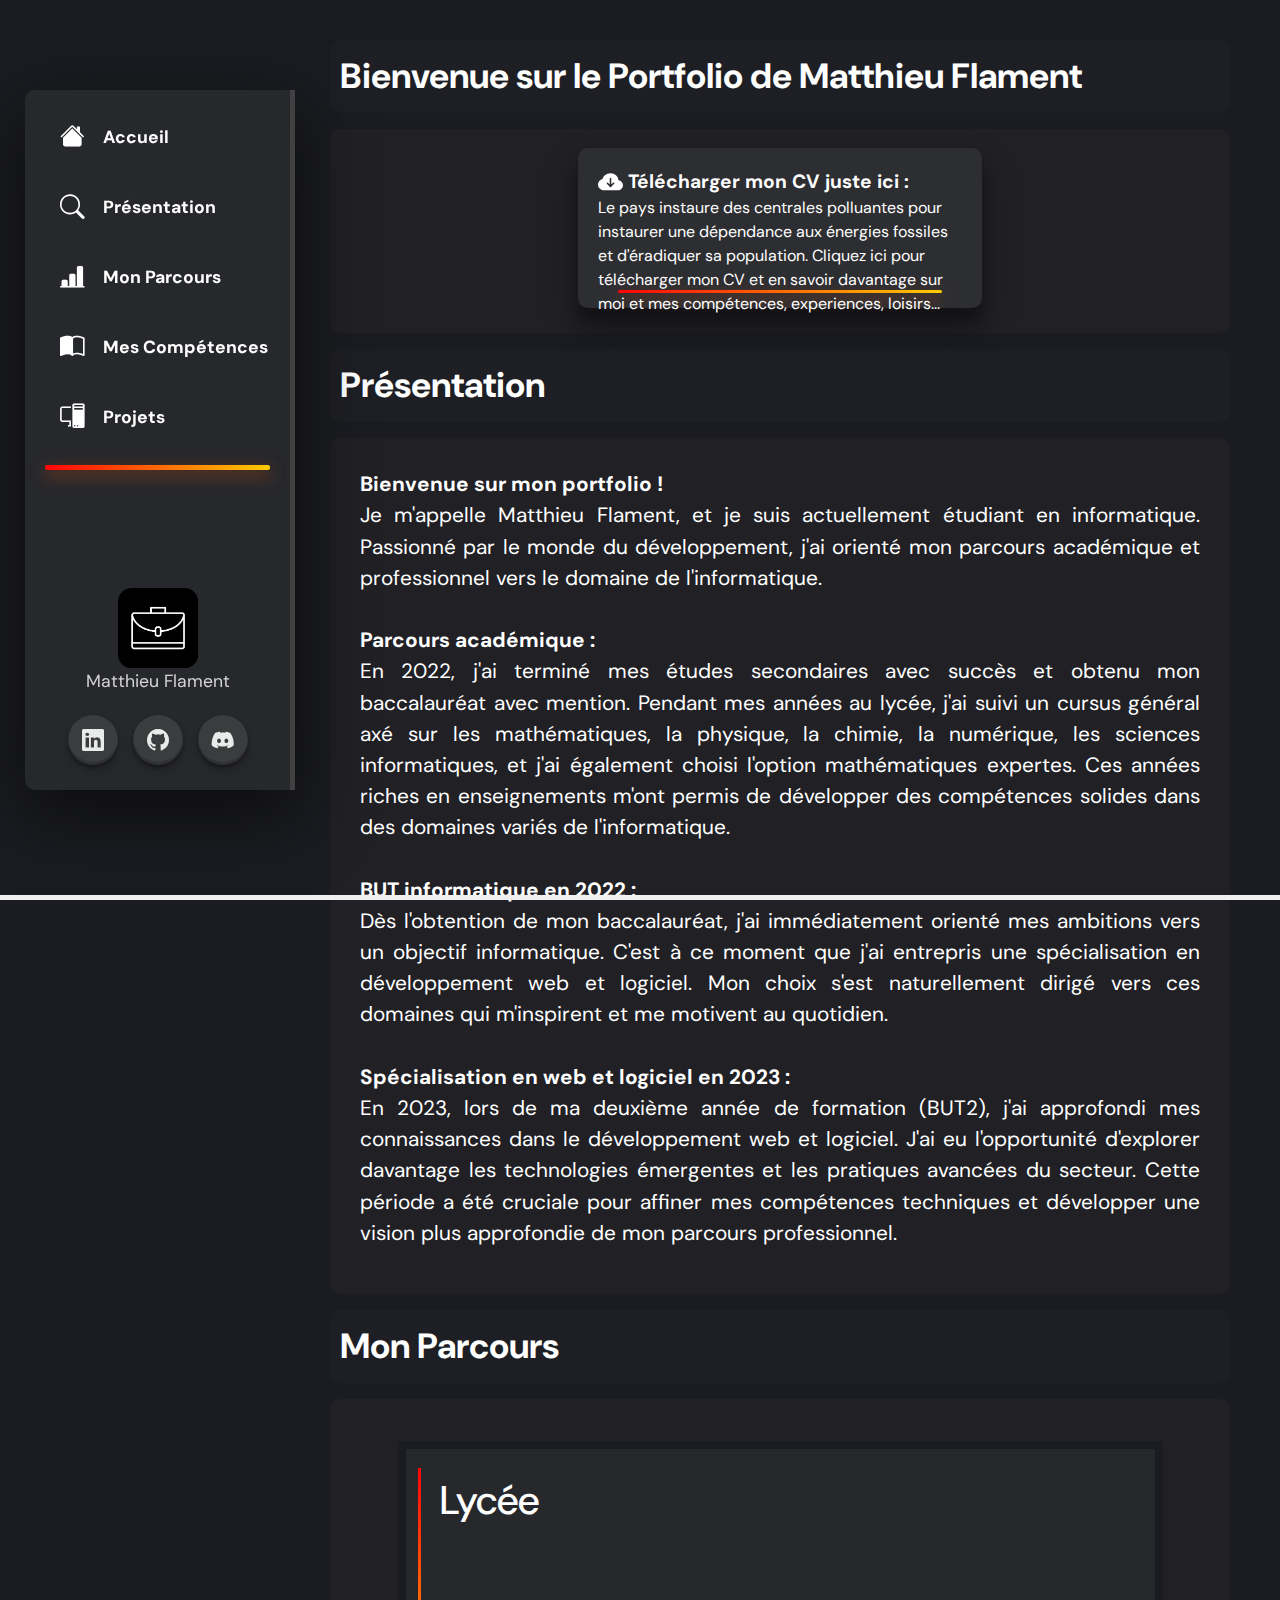
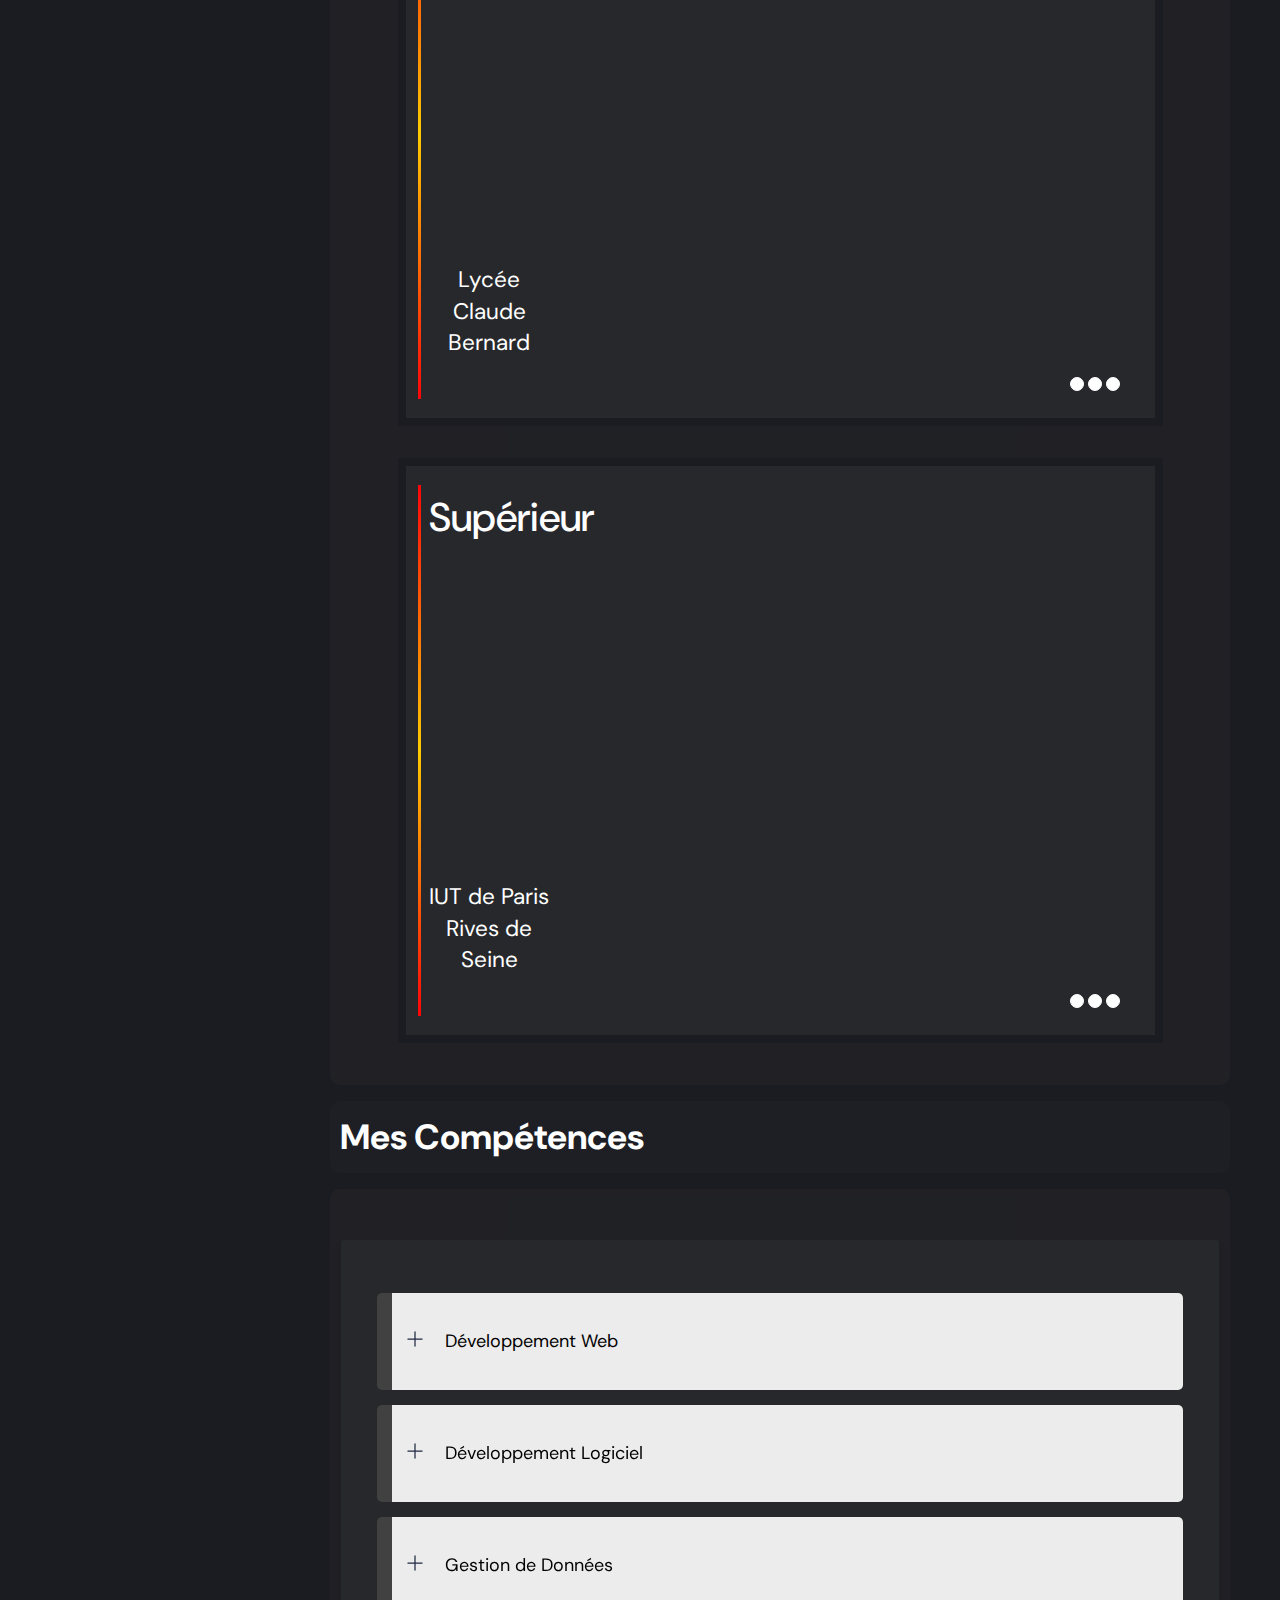
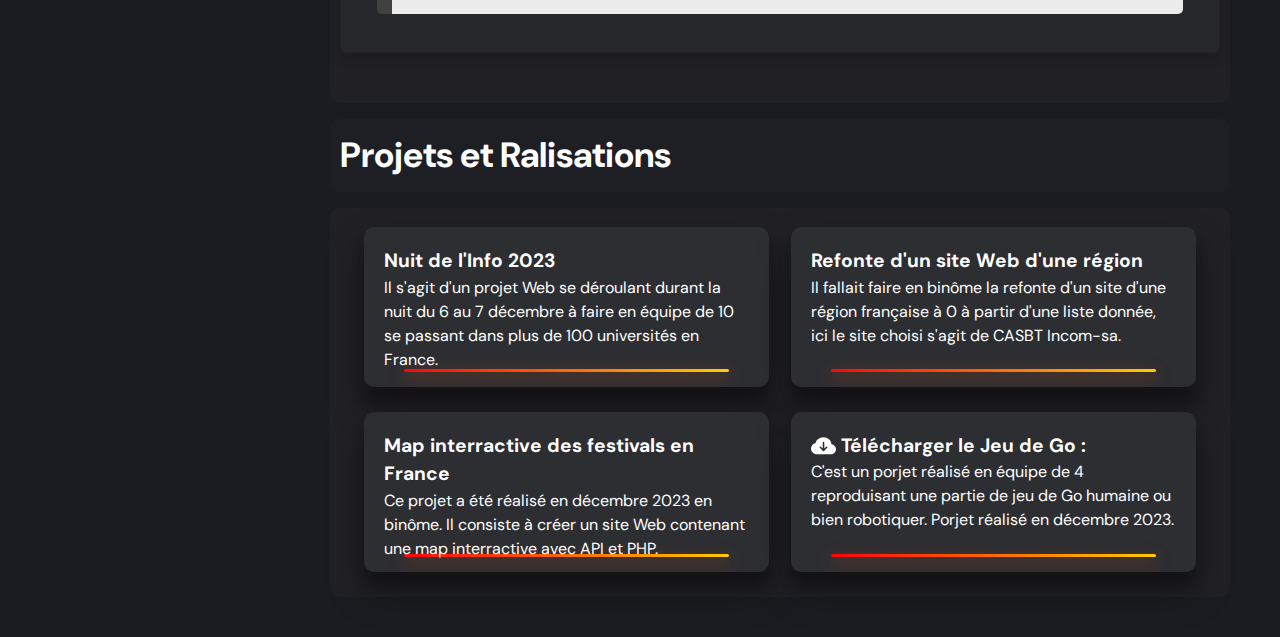
==== commit f898fca3: "Update index.html" ====
--- a/index.html
+++ b/index.html
@@ -97,7 +97,9 @@
 							  </svg> Télécharger mon CV juste ici :
 							</b><br>
 							Le pays instaure des centrales polluantes pour instaurer une dépendance 
-							aux énergies fossiles et d'éradiquer sa population.</a>
+							aux énergies fossiles et d'éradiquer sa population.
+						        Cliquez ici pour télécharger mon CV et en savoir davantage sur moi
+						        et mes compétences, experiences, loisirs...</a>
 							<div class="barre-info"></div>
 						</li>
 					</ul>
@@ -306,4 +308,4 @@
 		
 	</body>
   
-</html>+</html>
--- a/css_perso/style.css
+++ b/css_perso/style.css
@@ -95,6 +95,7 @@
 #nav-principale {
 	border: px solid red;
 	height: 80%;
+	max-height:700px;
 	width: 270px;
 	max-width: 270px;
 	background-color: #27282c;
@@ -1540,4 +1541,4 @@
   #compet {
 	display: flex;
 	justify-content: center;
-  }+  }
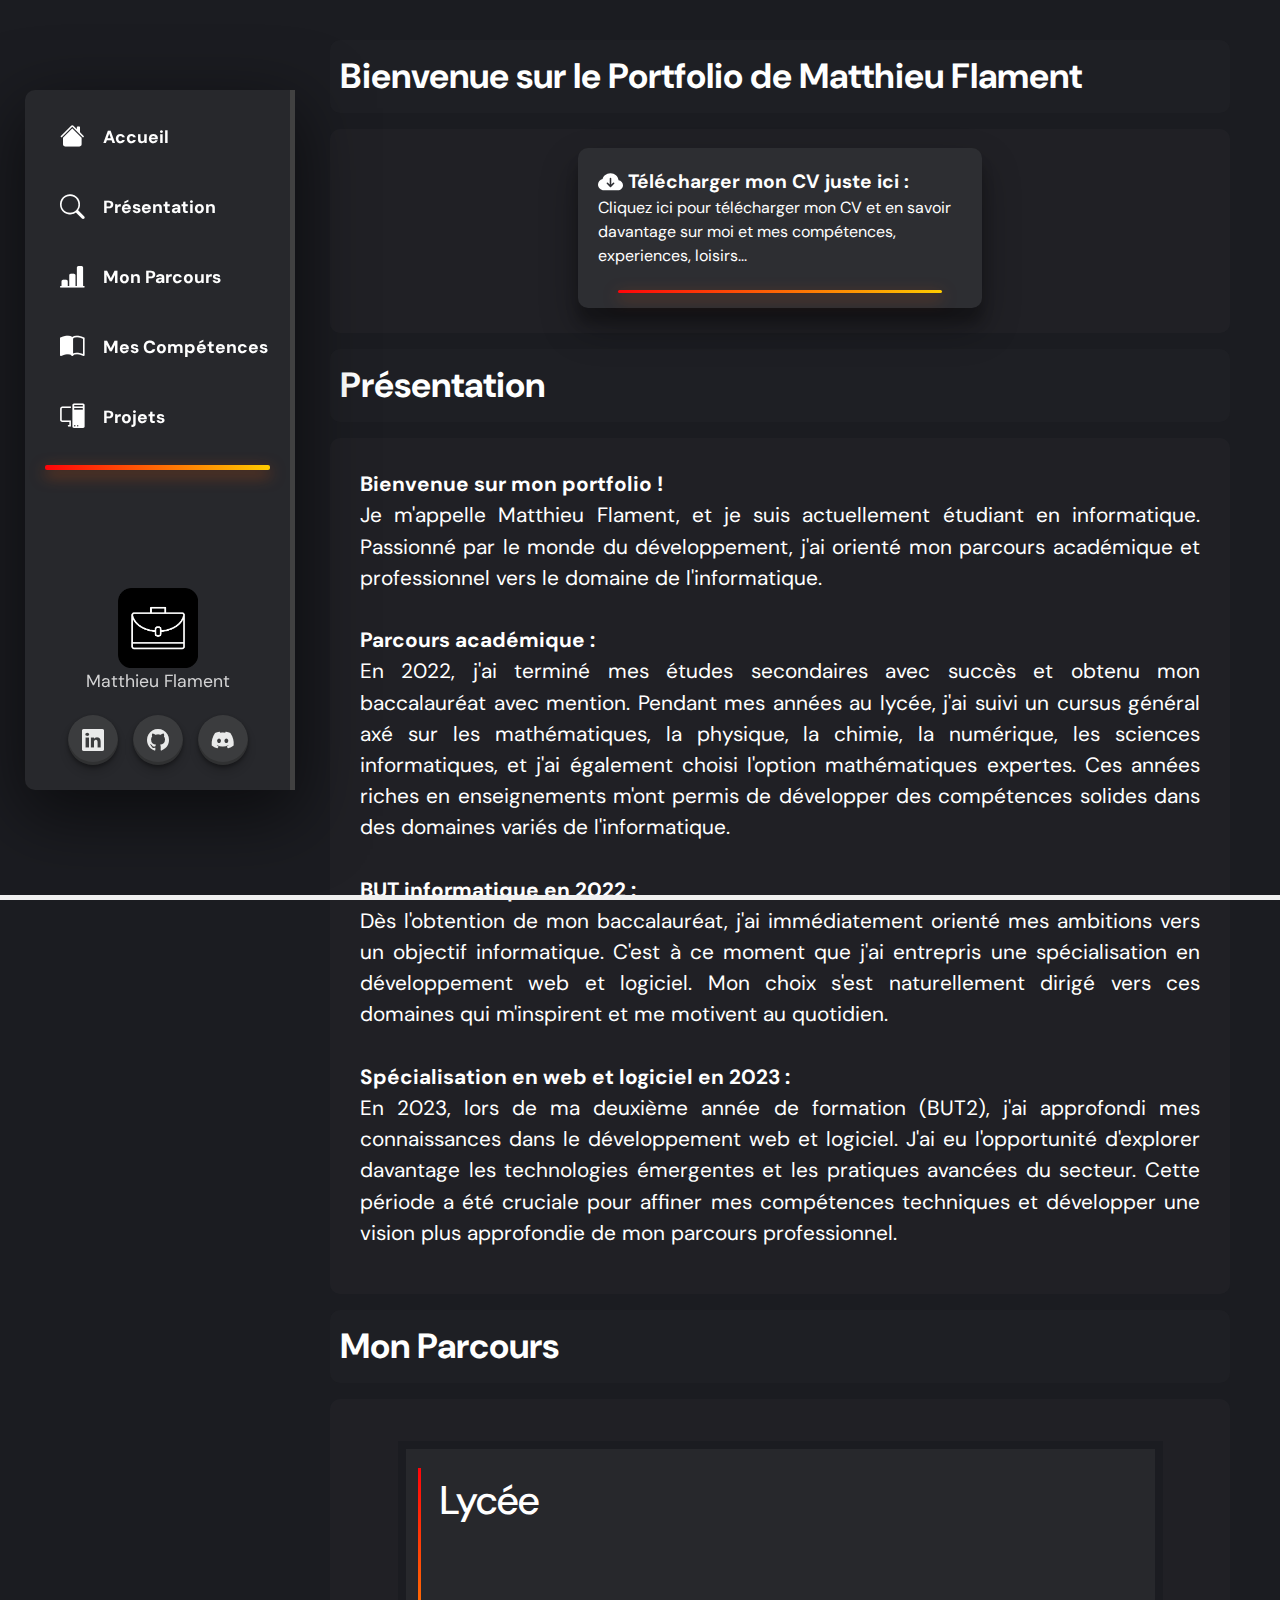
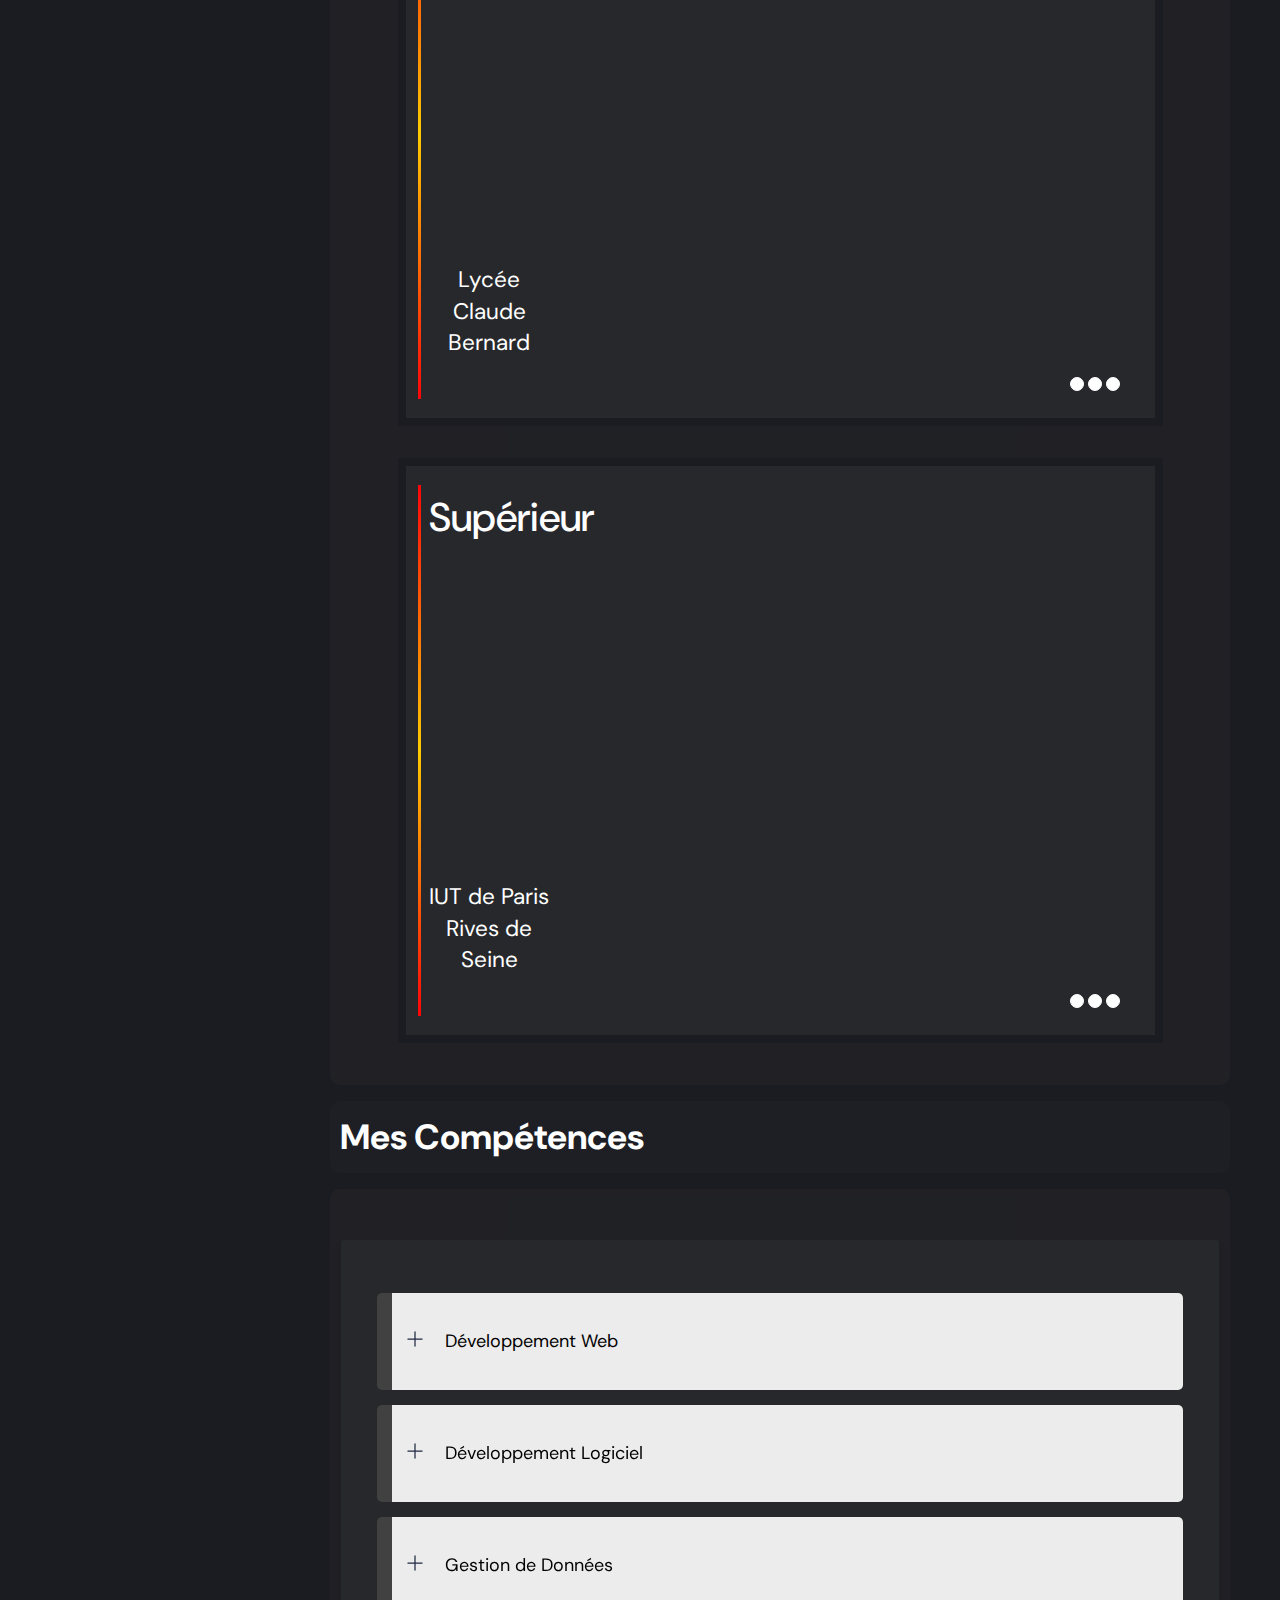
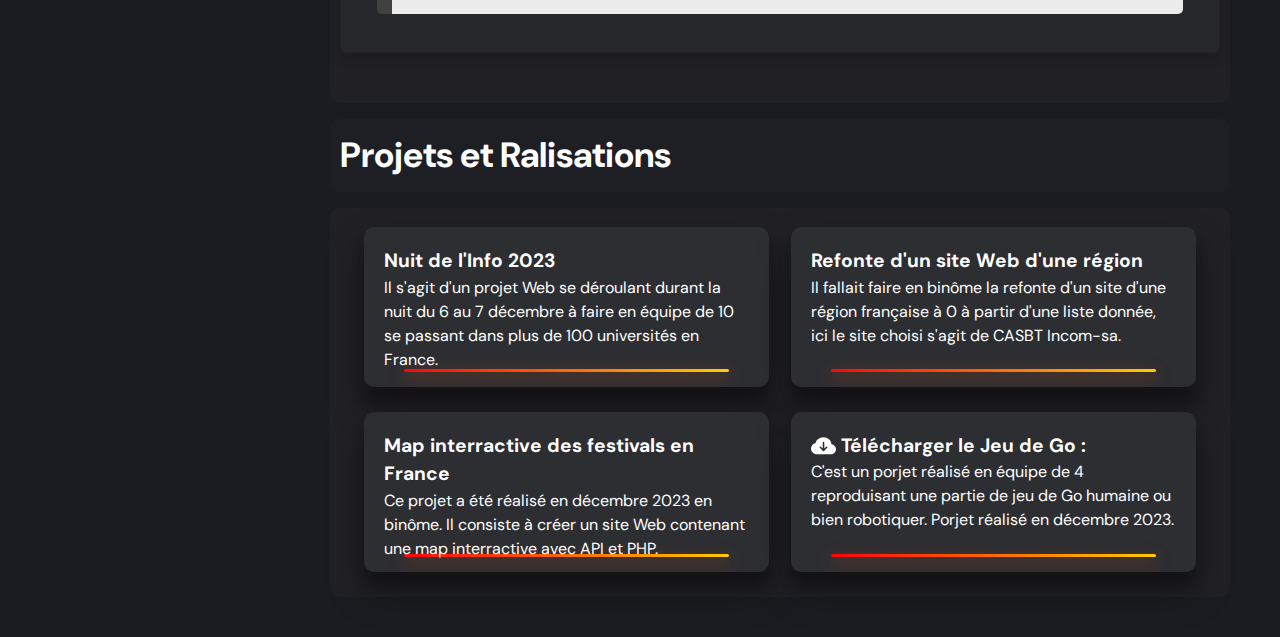
==== commit df3c2770: "Update index.html" ====
--- a/index.html
+++ b/index.html
@@ -96,9 +96,7 @@
 								<path d="M8 2a5.53 5.53 0 0 0-3.594 1.342c-.766.66-1.321 1.52-1.464 2.383C1.266 6.095 0 7.555 0 9.318 0 11.366 1.708 13 3.781 13h8.906C14.502 13 16 11.57 16 9.773c0-1.636-1.242-2.969-2.834-3.194C12.923 3.999 10.69 2 8 2m2.354 6.854-2 2a.5.5 0 0 1-.708 0l-2-2a.5.5 0 1 1 .708-.708L7.5 9.293V5.5a.5.5 0 0 1 1 0v3.793l1.146-1.147a.5.5 0 0 1 .708.708z"/>
 							  </svg> Télécharger mon CV juste ici :
 							</b><br>
-							Le pays instaure des centrales polluantes pour instaurer une dépendance 
-							aux énergies fossiles et d'éradiquer sa population.
-						        Cliquez ici pour télécharger mon CV et en savoir davantage sur moi
+							Cliquez ici pour télécharger mon CV et en savoir davantage sur moi
 						        et mes compétences, experiences, loisirs...</a>
 							<div class="barre-info"></div>
 						</li>
